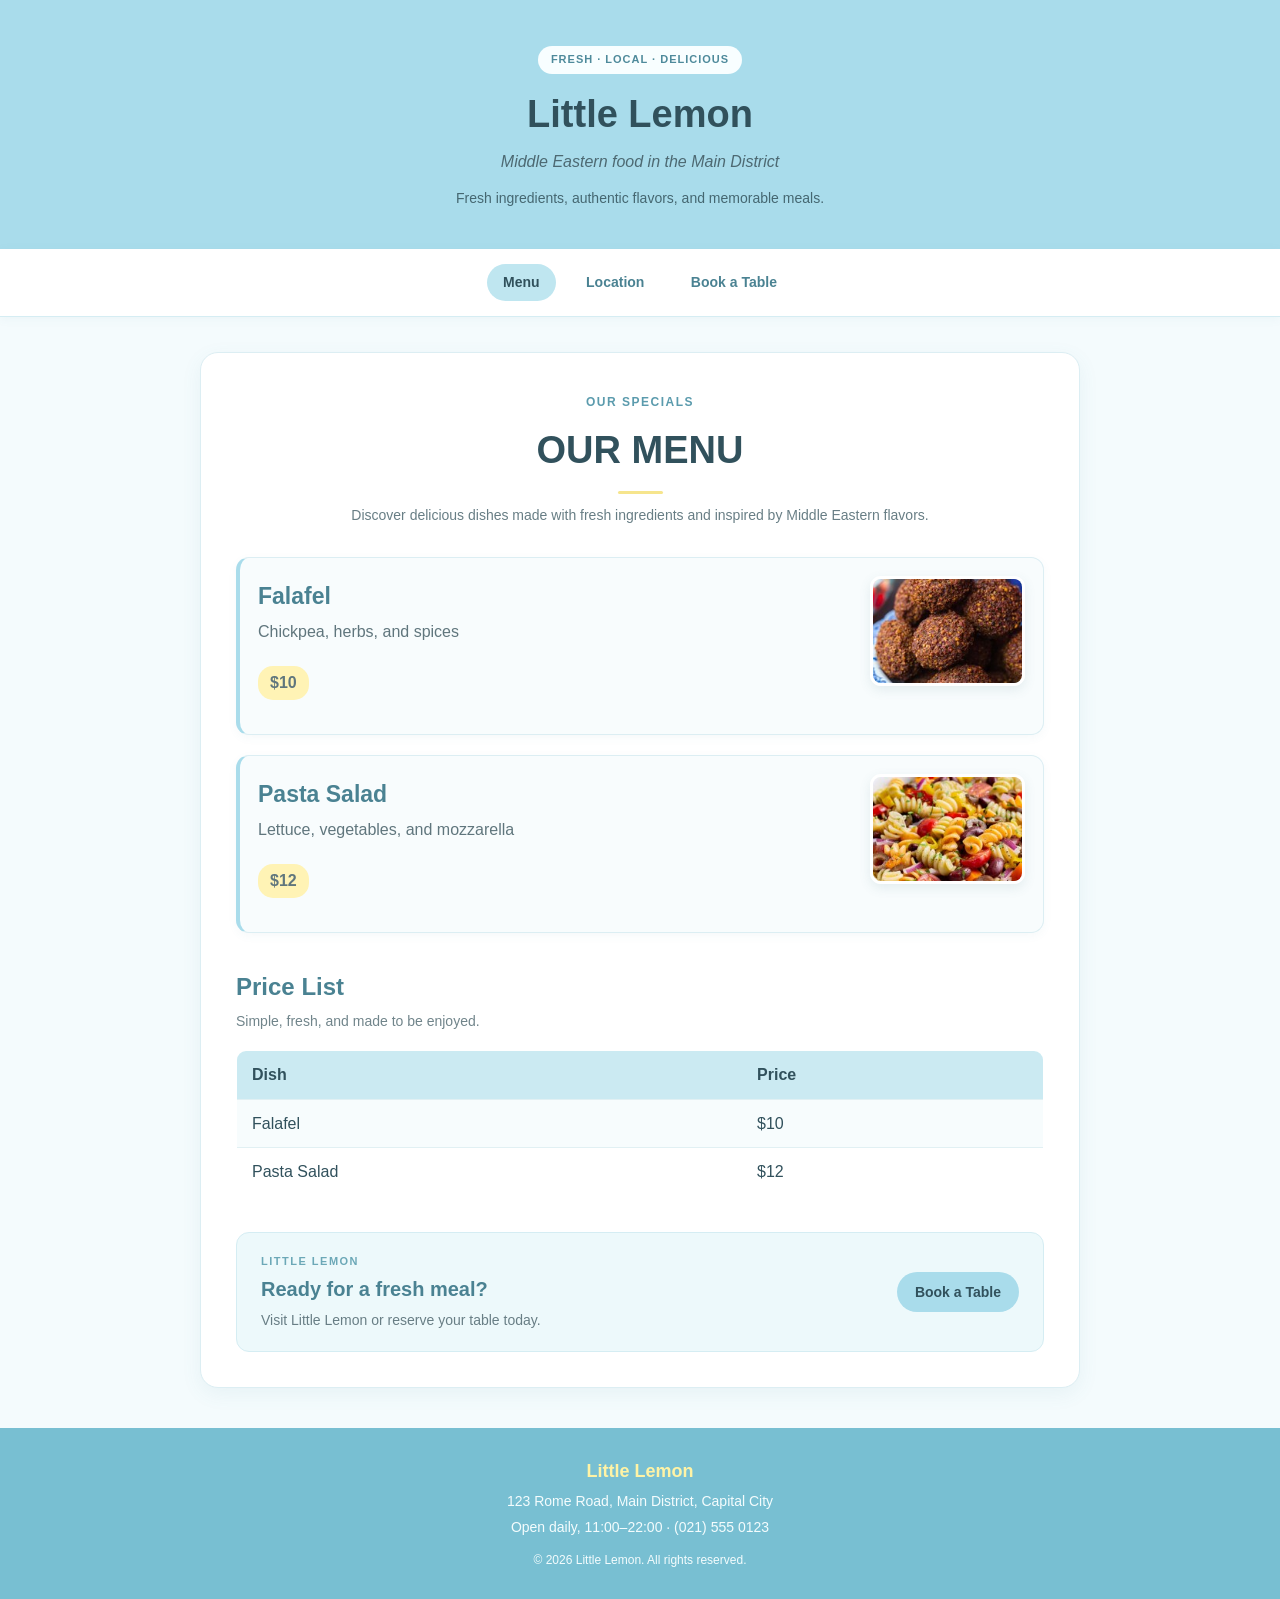
==== index.html @ d4caca94 "Add files via upload" ====
<!-- slide: s5-align · indicator 6 · end state — final -->
<!DOCTYPE html>
<html>
  <head>
    <title>Little Lemon</title>
    <meta name="description" content="Middle Eastern food in the Main District.">
    <meta name="author" content="Lazuardi Al-Muzaki">

    <!-- # Tambahan: responsive -->
    <meta name="viewport" content="width=device-width, initial-scale=1.0">

    <link rel="stylesheet" href="style.css">
  </head>

  <body>
    <header>

      <!-- # Tambahan: label restoran -->
      <p class="restaurant-badge">FRESH · LOCAL · DELICIOUS</p>

      <p id="site-name">
        <a href="index.html">Little Lemon</a>
      </p>

      <p id="tagline">Middle Eastern food in the Main District</p>

      <!-- # Tambahan: deskripsi singkat -->
      <p class="header-description">
        Fresh ingredients, authentic flavors, and memorable meals.
      </p>

    </header>

    <nav>
      <ul>
        <li><a href="index.html" class="current">Menu</a></li>
        <li><a href="location.html">Location</a></li>
        <li><a href="book.html">Book a Table</a></li>
      </ul>
    </nav>

    <main>

      <!-- # Tambahan: pengantar menu -->
      <div class="menu-intro">
        <span class="menu-label">OUR SPECIALS</span>

        <h1>Our Menu</h1>

        <p>
          Discover delicious dishes made with fresh ingredients
          and inspired by Middle Eastern flavors.
        </p>
      </div>

      <div class="dish">
        <img src="falafel.jpeg" width="240" height="135" alt="A falafel">

        <div class="dish-content">
          <h2>Falafel</h2>
          <p>Chickpea, herbs, and spices</p>
          <p class="price">$10</p>
        </div>
      </div>

      <div class="dish">
        <img src="salad.jpeg" width="240" height="135" alt="A pasta salad">

        <div class="dish-content">
          <h2>Pasta Salad</h2>
          <p>Lettuce, vegetables, and mozzarella</p>
          <p class="price">$12</p>
        </div>
      </div>

      <!-- # Tambahan: daftar harga -->
      <div class="price-section">
        <h2>Price List</h2>

        <p class="section-description">
          Simple, fresh, and made to be enjoyed.
        </p>

        <table>
          <tr>
            <th>Dish</th>
            <th>Price</th>
          </tr>

          <tr>
            <td>Falafel</td>
            <td>$10</td>
          </tr>

          <tr>
            <td>Pasta Salad</td>
            <td>$12</td>
          </tr>
        </table>
      </div>

      <!-- # Tambahan: ajakan reservasi -->
      <div class="menu-cta">
        <div>
          <p class="cta-label">LITTLE LEMON</p>
          <h2>Ready for a fresh meal?</h2>
          <p>Visit Little Lemon or reserve your table today.</p>
        </div>

        <a href="book.html" class="cta-button">Book a Table</a>
      </div>

    </main>

    <footer>

      <!-- # Tambahan: nama restoran -->
      <p class="footer-name">Little Lemon</p>

      <p>123 Rome Road, Main District, Capital City</p>

      <p>Open daily, 11:00–22:00 · (021) 555 0123</p>

      <!-- # Tambahan: copyright -->
      <p class="copyright">© 2026 Little Lemon. All rights reserved.</p>

    </footer>

  </body>
</html>
---- style.css ----
/* Little Lemon - Soft Sky Blue */


/* # Tambahan: merapikan ukuran elemen */

* {
  box-sizing: border-box;
}

body {
  margin: 0;
  font-family: "Helvetica Neue", Arial, sans-serif;
  color: #31515C;
  background-color: #F4FBFD;
  line-height: 1.6;
}


/* Header */

header {
  text-align: center;
  padding: 45px 20px 40px;
  background-color: #A9DCEB;
  color: #31515C;
}

#site-name {
  margin: 0;
  font-size: 38px;
  font-weight: bold;
}

#site-name a {
  color: #31515C;
  text-decoration: none;
}

#tagline {
  margin: 5px 0 0;
  color: #4D6972;
  font-style: italic;
}


/* # Tambahan: label restoran */

.restaurant-badge {
  display: inline-block;
  margin: 0 0 10px;
  padding: 5px 13px;

  background-color: #F8FEFF;
  color: #4E8A9B;

  border-radius: 20px;

  font-size: 11px;
  font-weight: bold;
  letter-spacing: 1px;
}


/* # Tambahan: deskripsi header */

.header-description {
  margin: 12px auto 0;
  color: #456771;
  font-size: 14px;
}


/* Navigation */

nav {
  position: sticky;
  top: 0;
  z-index: 10;

  text-align: center;
  padding: 12px;

  background-color: #FFFFFF;
  border-bottom: 1px solid #D5EDF3;

  box-shadow: 0 2px 10px rgba(80, 140, 155, 0.06);
}

nav ul {
  list-style: none;
  padding: 0;
  margin: 0;
}

nav li {
  display: inline-block;
  margin: 3px 5px;
}

nav a {
  display: inline-block;

  padding: 7px 16px;

  color: #4A8292;
  text-decoration: none;

  font-size: 14px;
  font-weight: bold;

  border-radius: 20px;
}

nav a:hover {
  background-color: #DDF3F8;
  color: #31515C;
}

a.current {
  background-color: #BFE6F0;
  color: #31515C;
}


/* Main */

main {
  width: 880px;
  max-width: 92%;

  margin: 35px auto;
  padding: 35px;

  background-color: #FFFFFF;

  border: 1px solid #DCEEF3;
  border-radius: 18px;

  box-shadow: 0 6px 20px rgba(80, 140, 155, 0.08);
}


/* # Tambahan: membuat halaman booking lebih ringan */

main:has(form) {
  background-color: transparent;
  border: none;
  box-shadow: none;

  padding: 25px 35px;
}


/* # Tambahan: pengantar menu */

.menu-intro {
  text-align: center;
  margin-bottom: 30px;
}

.menu-label {
  color: #5B9BAD;

  font-size: 12px;
  font-weight: bold;

  letter-spacing: 1.5px;
}

h1 {
  margin: 7px 0 10px;

  color: #31515C;

  font-size: 38px;

  text-transform: uppercase;
}

.menu-intro h1::after {
  content: "";

  display: block;

  width: 45px;
  height: 3px;

  margin: 10px auto 0;

  background-color: #F6E58D;

  border-radius: 5px;
}

.menu-intro p {
  max-width: 600px;

  margin: 0 auto;

  color: #687E85;

  font-size: 14px;
}


/* Menu */

.dish {
  min-height: 140px;

  padding: 18px;
  margin-bottom: 20px;

  background-color: #F8FCFD;

  border: 1px solid #DCEEF3;
  border-left: 4px solid #A9DCEB;

  border-radius: 13px;

  box-shadow: 0 3px 10px rgba(80, 140, 155, 0.05);
}

.dish:hover {
  border-left-color: #E7D36F;

  box-shadow: 0 6px 16px rgba(80, 140, 155, 0.10);
}

.dish-content {
  padding-top: 2px;
}

.dish h2 {
  margin-top: 0;
  margin-bottom: 5px;

  color: #4A8292;

  font-size: 23px;
}

.dish p {
  margin-top: 5px;
  color: #60767D;
}


/* Images */

.dish img {
  float: right;

  width: 155px;
  height: 110px;

  object-fit: cover;

  margin-left: 18px;
  margin-bottom: 8px;

  border: 3px solid #FFFFFF;
  border-radius: 11px;

  box-shadow: 0 4px 12px rgba(70, 120, 135, 0.12);
}

.dish img:hover {
  transform: scale(1.03);
}


/* Price */

.price {
  display: inline-block;

  padding: 4px 12px;
  margin-top: 7px;

  background-color: #FFF3B5;
  color: #76620A;

  border-radius: 15px;

  font-weight: bold;
}


/* Price list */


/* # Tambahan: mempercantik daftar harga */

.price-section {
  margin-top: 35px;
}

.price-section h2 {
  margin-bottom: 4px;
  color: #4A8292;
}

.section-description {
  margin-top: 0;
  color: #71858B;
  font-size: 14px;
}

table {
  width: 100%;

  margin-top: 18px;

  border-collapse: collapse;

  border: 1px solid #D6EBF0;
  border-radius: 10px;

  overflow: hidden;
}

th,
td {
  padding: 11px 15px;

  text-align: left;

  border-bottom: 1px solid #E1F0F3;
}

th {
  background-color: #CBEAF2;
  color: #31515C;
}

tr:nth-child(even) {
  background-color: #F7FCFD;
}

tr:hover {
  background-color: #EEF9FB;
}

tr:last-child td {
  border-bottom: none;
}


/* # Tambahan: bagian booking */

.menu-cta {
  display: flex;

  align-items: center;
  justify-content: space-between;

  margin-top: 35px;
  padding: 20px 24px;

  background-color: #EDF9FB;

  border: 1px solid #D5EDF3;
  border-radius: 13px;
}

.cta-label {
  margin: 0 0 2px;

  color: #6CA8B7 !important;

  font-size: 11px !important;
  font-weight: bold;

  letter-spacing: 1.5px;
}

.menu-cta h2 {
  margin: 2px 0 4px;

  color: #4A8292;

  font-size: 20px;
}

.menu-cta p {
  margin: 0;

  color: #687E85;

  font-size: 14px;
}

.cta-button {
  padding: 9px 18px;

  color: #31515C;

  background-color: #A9DCEB;

  border-radius: 20px;

  text-decoration: none;

  font-size: 14px;
  font-weight: bold;
}

.cta-button:hover {
  background-color: #8CCFDF;
}


/* Footer */

footer {
  margin-top: 40px;

  padding: 25px 20px;

  text-align: center;

  color: #F4FCFD;

  background-color: #78BFD2;

  font-size: 14px;
}

footer p {
  margin: 4px 0;
  color: #F4FCFD;
}


/* # Tambahan: nama restoran dan copyright */

.footer-name {
  color: #FFF3A5 !important;

  font-size: 18px;
  font-weight: bold;
}

.copyright {
  margin-top: 12px !important;

  font-size: 12px;
}


/* # Tambahan: form booking */

main:has(form) h1 {
  max-width: 650px;
  margin: 20px auto 30px;

  text-align: left;

  font-size: 38px;
}


/* # Tambahan: merapikan area form */

main form {
  width: 520px;
  max-width: 100%;

  margin: 0 auto;

  padding: 28px 32px;

  background-color: rgba(255, 255, 255, 0.65);

  border-radius: 18px;
}


/* Input */

main form input[type="text"],
main form input[type="email"],
main form input[type="number"] {
  padding: 9px 12px;

  font-family: inherit;
  font-size: 14px;

  color: #31515C;

  background-color: #FFFFFF;

  border: 1px solid #C9E4EB;
  border-radius: 9px;

  outline: none;
}


/* # Tambahan: ukuran input */

main form input[type="text"],
main form input[type="email"] {
  width: 320px;
  max-width: 100%;
}

main form input[type="number"] {
  width: 100px;
}


/* Text area */

main form textarea {
  width: 320px;
  min-height: 100px;

  padding: 10px 12px;

  font-family: inherit;
  font-size: 14px;

  color: #31515C;

  background-color: #FFFFFF;

  border: 1px solid #C9E4EB;
  border-radius: 10px;

  outline: none;

  resize: vertical;
}


/* Focus */

main form input[type="text"]:focus,
main form input[type="email"]:focus,
main form input[type="number"]:focus,
main form textarea:focus {
  border-color: #8CCFDF;

  box-shadow: 0 0 0 3px #E5F6FA;
}


/* Radio button */

main form input[type="radio"] {
  accent-color: #72BED0;

  margin-right: 5px;
}


/* # Tambahan: tombol form */

main form button,
main form input[type="submit"] {
  padding: 10px 22px;

  color: #31515C;

  background-color: #A9DCEB;

  border: none;

  border-radius: 22px;

  font-family: inherit;
  font-size: 14px;
  font-weight: bold;

  cursor: pointer;
}

main form button:hover,
main form input[type="submit"]:hover {
  background-color: #8CCFDF;
}


/* # Tambahan: tampilan layar kecil */

@media (max-width: 700px) {

  #site-name {
    font-size: 30px;
  }

  main {
    width: 94%;
    max-width: 94%;

    padding: 22px;
  }

  main:has(form) {
    padding: 20px 10px;
  }

  h1 {
    font-size: 30px;
  }

  main:has(form) h1 {
    font-size: 30px;
  }

  main form {
    width: 100%;
    padding: 22px 18px;
  }

  main form input[type="text"],
  main form input[type="email"],
  main form textarea {
    width: 100%;
  }

  .dish img {
    float: none;

    display: block;

    width: 100%;
    height: 180px;

    margin: 0 0 15px;
  }

  .menu-cta {
    flex-direction: column;

    text-align: center;

    gap: 12px;
  }

  .cta-button {
    width: 100%;

    text-align: center;
  }
}
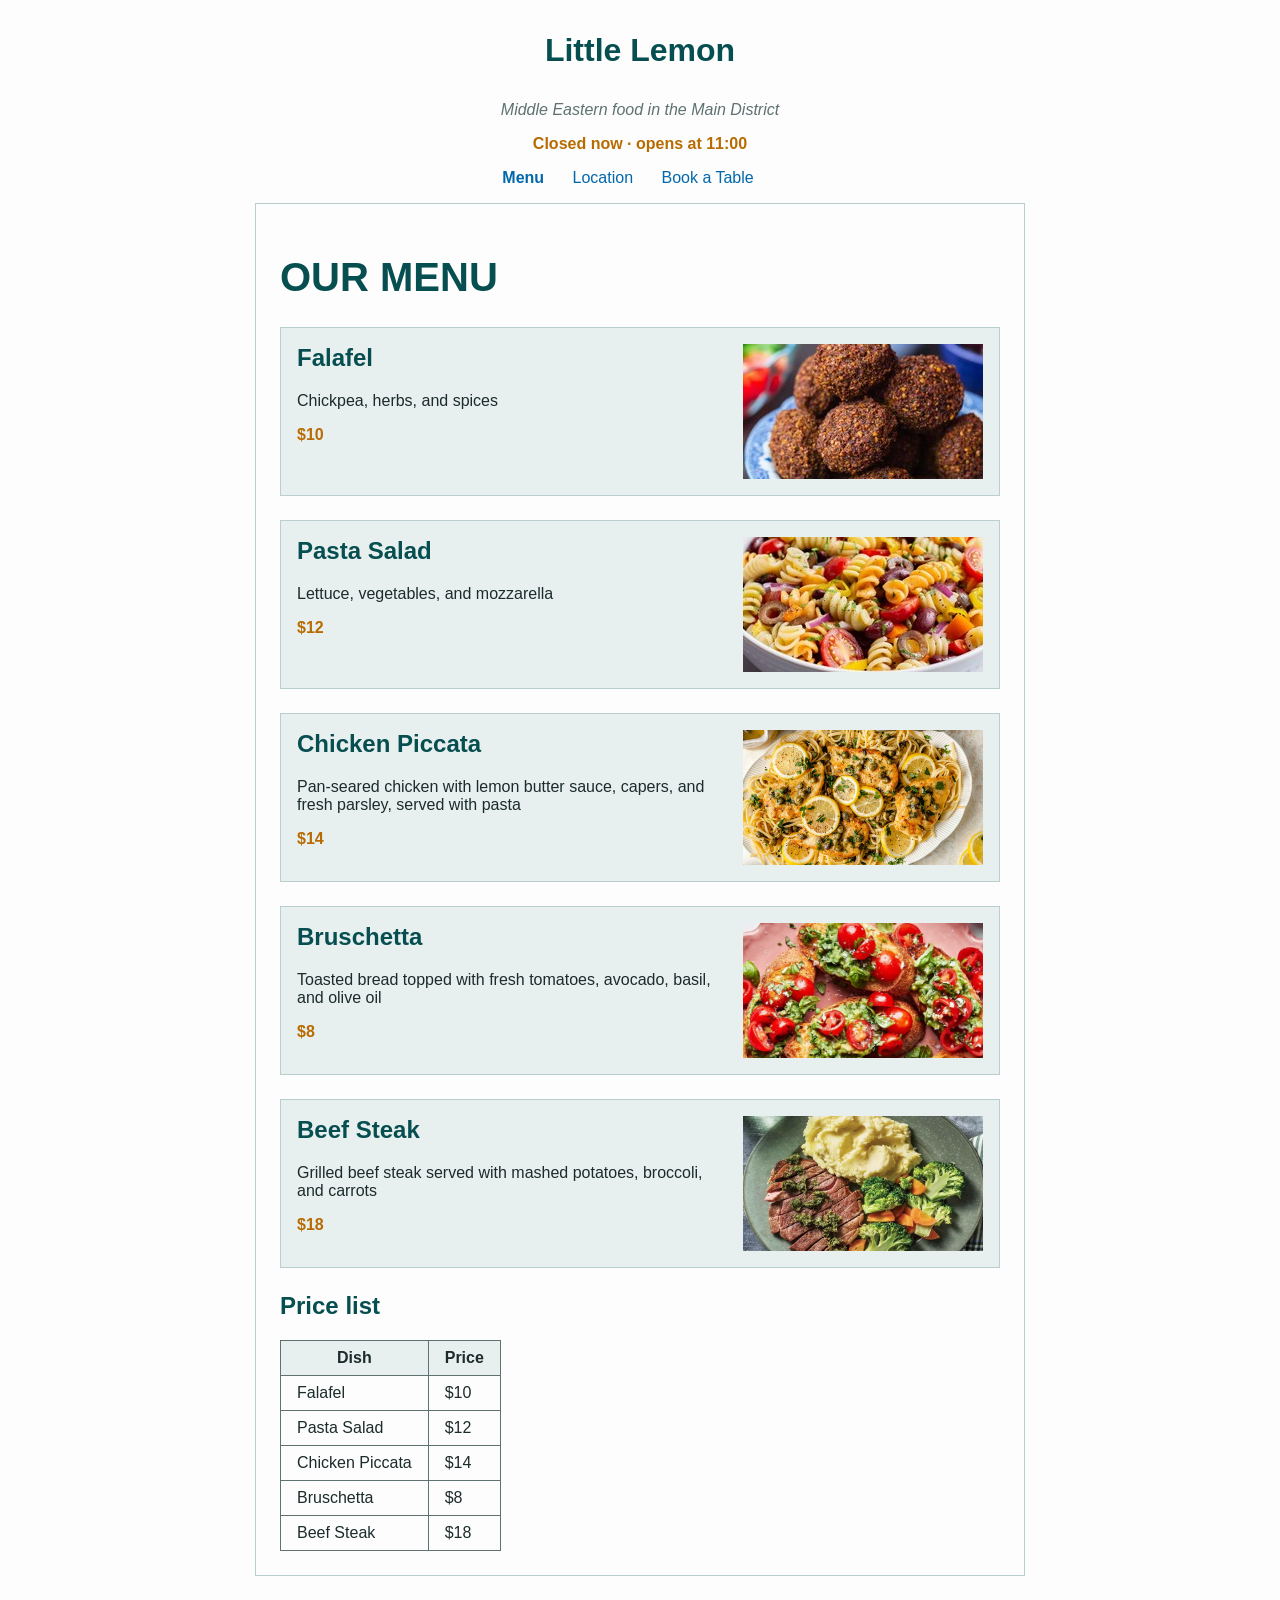
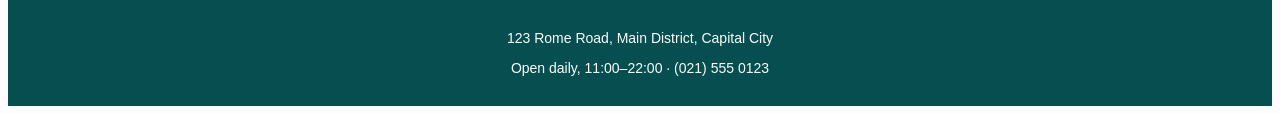
==== commit 5aa9c653: "Add files via upload" ====
--- a/index.html
+++ b/index.html
@@ -1,34 +1,19 @@
-<!-- slide: s5-align · indicator 6 · end state — final -->
+<!-- stage 7·5a · slide: s6-render · indicators 2, 7 · end state -->
 <!DOCTYPE html>
 <html>
   <head>
     <title>Little Lemon</title>
     <meta name="description" content="Middle Eastern food in the Main District.">
-    <meta name="author" content="Lazuardi Al-Muzaki">
-
-    <!-- # Tambahan: responsive -->
-    <meta name="viewport" content="width=device-width, initial-scale=1.0">
-
+    <meta name="author" content="John Doe">
     <link rel="stylesheet" href="style.css">
+    <script src="script.js" defer></script>
+    <script src="menu.js" defer></script>
   </head>
-
   <body>
     <header>
-
-      <!-- # Tambahan: label restoran -->
-      <p class="restaurant-badge">FRESH · LOCAL · DELICIOUS</p>
-
-      <p id="site-name">
-        <a href="index.html">Little Lemon</a>
-      </p>
-
+      <p id="site-name"><a href="index.html">Little Lemon</a></p>
       <p id="tagline">Middle Eastern food in the Main District</p>
-
-      <!-- # Tambahan: deskripsi singkat -->
-      <p class="header-description">
-        Fresh ingredients, authentic flavors, and memorable meals.
-      </p>
-
+      <p id="open-status">Open daily, 11:00–22:00</p>
     </header>
 
     <nav>
@@ -40,91 +25,22 @@
     </nav>
 
     <main>
+      <h1>Our Menu</h1>
 
-      <!-- # Tambahan: pengantar menu -->
-      <div class="menu-intro">
-        <span class="menu-label">OUR SPECIALS</span>
+      <div id="dishes"></div>
 
-        <h1>Our Menu</h1>
-
-        <p>
-          Discover delicious dishes made with fresh ingredients
-          and inspired by Middle Eastern flavors.
-        </p>
-      </div>
-
-      <div class="dish">
-        <img src="falafel.jpeg" width="240" height="135" alt="A falafel">
-
-        <div class="dish-content">
-          <h2>Falafel</h2>
-          <p>Chickpea, herbs, and spices</p>
-          <p class="price">$10</p>
-        </div>
-      </div>
-
-      <div class="dish">
-        <img src="salad.jpeg" width="240" height="135" alt="A pasta salad">
-
-        <div class="dish-content">
-          <h2>Pasta Salad</h2>
-          <p>Lettuce, vegetables, and mozzarella</p>
-          <p class="price">$12</p>
-        </div>
-      </div>
-
-      <!-- # Tambahan: daftar harga -->
-      <div class="price-section">
-        <h2>Price List</h2>
-
-        <p class="section-description">
-          Simple, fresh, and made to be enjoyed.
-        </p>
-
-        <table>
-          <tr>
-            <th>Dish</th>
-            <th>Price</th>
-          </tr>
-
-          <tr>
-            <td>Falafel</td>
-            <td>$10</td>
-          </tr>
-
-          <tr>
-            <td>Pasta Salad</td>
-            <td>$12</td>
-          </tr>
-        </table>
-      </div>
-
-      <!-- # Tambahan: ajakan reservasi -->
-      <div class="menu-cta">
-        <div>
-          <p class="cta-label">LITTLE LEMON</p>
-          <h2>Ready for a fresh meal?</h2>
-          <p>Visit Little Lemon or reserve your table today.</p>
-        </div>
-
-        <a href="book.html" class="cta-button">Book a Table</a>
-      </div>
-
+      <h2>Price list</h2>
+      <table id="price-list">
+        <tr>
+          <th>Dish</th>
+          <th>Price</th>
+        </tr>
+      </table>
     </main>
 
     <footer>
-
-      <!-- # Tambahan: nama restoran -->
-      <p class="footer-name">Little Lemon</p>
-
       <p>123 Rome Road, Main District, Capital City</p>
-
       <p>Open daily, 11:00–22:00 · (021) 555 0123</p>
-
-      <!-- # Tambahan: copyright -->
-      <p class="copyright">© 2026 Little Lemon. All rights reserved.</p>
-
     </footer>
-
   </body>
-</html>+</html>
--- a/style.css
+++ b/style.css
@@ -1,648 +1,162 @@
-/* Little Lemon - Soft Sky Blue */
+/* stage 7·5a · slide: s6-render · indicators 2, 7 · end state */
+/* Little Lemon — style.css
+   Built in class order. Each block is added on one deck section. */
 
+/* ===== 1. A first rule: element selectors (§2) ===== */
 
-/* # Tambahan: merapikan ukuran elemen */
-
-* {
-  box-sizing: border-box;
+body {
+  font-family: "Helvetica Neue", Arial, sans-serif;
+  color: #1C2B2B;
+  background-color: #FCFDFC;
 }
 
-body {
-  margin: 0;
-  font-family: "Helvetica Neue", Arial, sans-serif;
-  color: #31515C;
-  background-color: #F4FBFD;
-  line-height: 1.6;
+h1 {
+  color: #064E4F;
 }
 
+h2 {
+  color: #064E4F;
+}
 
-/* Header */
+/* ===== 2. Selectors: id, class, descendant, child, :hover (§2) ===== */
+
+#site-name {
+  font-size: 32px;
+  font-weight: bold;
+}
+
+#tagline {
+  color: #5F7171;
+  font-style: italic;
+}
+
+.price {
+  font-weight: bold;
+  color: #B86B00;
+}
+
+header a {
+  color: #064E4F;
+  text-decoration: none;
+}
+
+nav > ul > li > a {
+  color: #0067AC;
+  text-decoration: none;
+}
+
+nav a:hover {
+  text-decoration: underline;
+}
+
+a.current {
+  font-weight: bold;
+}
+
+/* ===== 3. Colour and text (§3) ===== */
+
+h1 {
+  font-size: 40px;
+  text-transform: uppercase;
+}
+
+footer {
+  color: #FCFDFC;
+  background-color: #064E4F;
+  font-size: 14px;
+}
+
+/* ===== 4. Box model (§4) ===== */
+
+main {
+  width: 720px;
+  padding: 24px;
+  border: 1px solid #B9CECE;
+}
+
+.dish {
+  min-height: 135px;
+  padding: 16px;
+  margin-bottom: 24px;
+  border: 1px solid #B9CECE;
+  background-color: #E8EFEF;
+}
+
+table, th, td {
+  border: 1px solid #5F7171;
+  border-collapse: collapse;
+}
+
+th, td {
+  padding: 8px 16px;
+}
+
+th {
+  background-color: #E8EFEF;
+}
+
+footer {
+  padding: 16px 24px;
+}
+
+/* ===== 5. Document flow and alignment (§5) ===== */
+
+nav ul {
+  list-style: none;
+  padding: 0px;
+}
+
+nav li {
+  display: inline;
+  margin-right: 24px;
+}
+
+main {
+  margin-left: auto;
+  margin-right: auto;
+  margin-bottom: 24px;
+}
 
 header {
   text-align: center;
-  padding: 45px 20px 40px;
-  background-color: #A9DCEB;
-  color: #31515C;
 }
 
-#site-name {
-  margin: 0;
-  font-size: 38px;
+nav {
+  text-align: center;
+}
+
+.dish img {
+  float: right;
+  margin-left: 16px;
+  margin-bottom: 8px;
+}
+
+.dish h2 {
+  margin-top: 0px;
+}
+
+footer {
+  text-align: center;
+}
+
+/* ===== 6. States and messages set by script (Week 5) ===== */
+
+.open {
+  color: #064E4F;
   font-weight: bold;
 }
 
-#site-name a {
-  color: #31515C;
-  text-decoration: none;
+.closed {
+  color: #B86B00;
+  font-weight: bold;
 }
 
-#tagline {
-  margin: 5px 0 0;
-  color: #4D6972;
-  font-style: italic;
-}
-
-
-/* # Tambahan: label restoran */
-
-.restaurant-badge {
-  display: inline-block;
-  margin: 0 0 10px;
-  padding: 5px 13px;
-
-  background-color: #F8FEFF;
-  color: #4E8A9B;
-
-  border-radius: 20px;
-
-  font-size: 11px;
-  font-weight: bold;
-  letter-spacing: 1px;
-}
-
-
-/* # Tambahan: deskripsi header */
-
-.header-description {
-  margin: 12px auto 0;
-  color: #456771;
+#seating-note, #requests-count {
+  color: #5F7171;
   font-size: 14px;
 }
 
-
-/* Navigation */
-
-nav {
-  position: sticky;
-  top: 0;
-  z-index: 10;
-
-  text-align: center;
-  padding: 12px;
-
-  background-color: #FFFFFF;
-  border-bottom: 1px solid #D5EDF3;
-
-  box-shadow: 0 2px 10px rgba(80, 140, 155, 0.06);
-}
-
-nav ul {
-  list-style: none;
-  padding: 0;
-  margin: 0;
-}
-
-nav li {
-  display: inline-block;
-  margin: 3px 5px;
-}
-
-nav a {
-  display: inline-block;
-
-  padding: 7px 16px;
-
-  color: #4A8292;
-  text-decoration: none;
-
-  font-size: 14px;
-  font-weight: bold;
-
-  border-radius: 20px;
-}
-
-nav a:hover {
-  background-color: #DDF3F8;
-  color: #31515C;
-}
-
-a.current {
-  background-color: #BFE6F0;
-  color: #31515C;
-}
-
-
-/* Main */
-
-main {
-  width: 880px;
-  max-width: 92%;
-
-  margin: 35px auto;
-  padding: 35px;
-
-  background-color: #FFFFFF;
-
-  border: 1px solid #DCEEF3;
-  border-radius: 18px;
-
-  box-shadow: 0 6px 20px rgba(80, 140, 155, 0.08);
-}
-
-
-/* # Tambahan: membuat halaman booking lebih ringan */
-
-main:has(form) {
-  background-color: transparent;
-  border: none;
-  box-shadow: none;
-
-  padding: 25px 35px;
-}
-
-
-/* # Tambahan: pengantar menu */
-
-.menu-intro {
-  text-align: center;
-  margin-bottom: 30px;
-}
-
-.menu-label {
-  color: #5B9BAD;
-
-  font-size: 12px;
-  font-weight: bold;
-
-  letter-spacing: 1.5px;
-}
-
-h1 {
-  margin: 7px 0 10px;
-
-  color: #31515C;
-
-  font-size: 38px;
-
-  text-transform: uppercase;
-}
-
-.menu-intro h1::after {
-  content: "";
-
-  display: block;
-
-  width: 45px;
-  height: 3px;
-
-  margin: 10px auto 0;
-
-  background-color: #F6E58D;
-
-  border-radius: 5px;
-}
-
-.menu-intro p {
-  max-width: 600px;
-
-  margin: 0 auto;
-
-  color: #687E85;
-
-  font-size: 14px;
-}
-
-
-/* Menu */
-
-.dish {
-  min-height: 140px;
-
-  padding: 18px;
-  margin-bottom: 20px;
-
-  background-color: #F8FCFD;
-
-  border: 1px solid #DCEEF3;
-  border-left: 4px solid #A9DCEB;
-
-  border-radius: 13px;
-
-  box-shadow: 0 3px 10px rgba(80, 140, 155, 0.05);
-}
-
-.dish:hover {
-  border-left-color: #E7D36F;
-
-  box-shadow: 0 6px 16px rgba(80, 140, 155, 0.10);
-}
-
-.dish-content {
-  padding-top: 2px;
-}
-
-.dish h2 {
-  margin-top: 0;
-  margin-bottom: 5px;
-
-  color: #4A8292;
-
-  font-size: 23px;
-}
-
-.dish p {
-  margin-top: 5px;
-  color: #60767D;
-}
-
-
-/* Images */
-
-.dish img {
-  float: right;
-
-  width: 155px;
-  height: 110px;
-
-  object-fit: cover;
-
-  margin-left: 18px;
-  margin-bottom: 8px;
-
-  border: 3px solid #FFFFFF;
-  border-radius: 11px;
-
-  box-shadow: 0 4px 12px rgba(70, 120, 135, 0.12);
-}
-
-.dish img:hover {
-  transform: scale(1.03);
-}
-
-
-/* Price */
-
-.price {
-  display: inline-block;
-
-  padding: 4px 12px;
-  margin-top: 7px;
-
-  background-color: #FFF3B5;
-  color: #76620A;
-
-  border-radius: 15px;
-
+#form-message {
+  color: #B86B00;
   font-weight: bold;
 }
-
-
-/* Price list */
-
-
-/* # Tambahan: mempercantik daftar harga */
-
-.price-section {
-  margin-top: 35px;
-}
-
-.price-section h2 {
-  margin-bottom: 4px;
-  color: #4A8292;
-}
-
-.section-description {
-  margin-top: 0;
-  color: #71858B;
-  font-size: 14px;
-}
-
-table {
-  width: 100%;
-
-  margin-top: 18px;
-
-  border-collapse: collapse;
-
-  border: 1px solid #D6EBF0;
-  border-radius: 10px;
-
-  overflow: hidden;
-}
-
-th,
-td {
-  padding: 11px 15px;
-
-  text-align: left;
-
-  border-bottom: 1px solid #E1F0F3;
-}
-
-th {
-  background-color: #CBEAF2;
-  color: #31515C;
-}
-
-tr:nth-child(even) {
-  background-color: #F7FCFD;
-}
-
-tr:hover {
-  background-color: #EEF9FB;
-}
-
-tr:last-child td {
-  border-bottom: none;
-}
-
-
-/* # Tambahan: bagian booking */
-
-.menu-cta {
-  display: flex;
-
-  align-items: center;
-  justify-content: space-between;
-
-  margin-top: 35px;
-  padding: 20px 24px;
-
-  background-color: #EDF9FB;
-
-  border: 1px solid #D5EDF3;
-  border-radius: 13px;
-}
-
-.cta-label {
-  margin: 0 0 2px;
-
-  color: #6CA8B7 !important;
-
-  font-size: 11px !important;
-  font-weight: bold;
-
-  letter-spacing: 1.5px;
-}
-
-.menu-cta h2 {
-  margin: 2px 0 4px;
-
-  color: #4A8292;
-
-  font-size: 20px;
-}
-
-.menu-cta p {
-  margin: 0;
-
-  color: #687E85;
-
-  font-size: 14px;
-}
-
-.cta-button {
-  padding: 9px 18px;
-
-  color: #31515C;
-
-  background-color: #A9DCEB;
-
-  border-radius: 20px;
-
-  text-decoration: none;
-
-  font-size: 14px;
-  font-weight: bold;
-}
-
-.cta-button:hover {
-  background-color: #8CCFDF;
-}
-
-
-/* Footer */
-
-footer {
-  margin-top: 40px;
-
-  padding: 25px 20px;
-
-  text-align: center;
-
-  color: #F4FCFD;
-
-  background-color: #78BFD2;
-
-  font-size: 14px;
-}
-
-footer p {
-  margin: 4px 0;
-  color: #F4FCFD;
-}
-
-
-/* # Tambahan: nama restoran dan copyright */
-
-.footer-name {
-  color: #FFF3A5 !important;
-
-  font-size: 18px;
-  font-weight: bold;
-}
-
-.copyright {
-  margin-top: 12px !important;
-
-  font-size: 12px;
-}
-
-
-/* # Tambahan: form booking */
-
-main:has(form) h1 {
-  max-width: 650px;
-  margin: 20px auto 30px;
-
-  text-align: left;
-
-  font-size: 38px;
-}
-
-
-/* # Tambahan: merapikan area form */
-
-main form {
-  width: 520px;
-  max-width: 100%;
-
-  margin: 0 auto;
-
-  padding: 28px 32px;
-
-  background-color: rgba(255, 255, 255, 0.65);
-
-  border-radius: 18px;
-}
-
-
-/* Input */
-
-main form input[type="text"],
-main form input[type="email"],
-main form input[type="number"] {
-  padding: 9px 12px;
-
-  font-family: inherit;
-  font-size: 14px;
-
-  color: #31515C;
-
-  background-color: #FFFFFF;
-
-  border: 1px solid #C9E4EB;
-  border-radius: 9px;
-
-  outline: none;
-}
-
-
-/* # Tambahan: ukuran input */
-
-main form input[type="text"],
-main form input[type="email"] {
-  width: 320px;
-  max-width: 100%;
-}
-
-main form input[type="number"] {
-  width: 100px;
-}
-
-
-/* Text area */
-
-main form textarea {
-  width: 320px;
-  min-height: 100px;
-
-  padding: 10px 12px;
-
-  font-family: inherit;
-  font-size: 14px;
-
-  color: #31515C;
-
-  background-color: #FFFFFF;
-
-  border: 1px solid #C9E4EB;
-  border-radius: 10px;
-
-  outline: none;
-
-  resize: vertical;
-}
-
-
-/* Focus */
-
-main form input[type="text"]:focus,
-main form input[type="email"]:focus,
-main form input[type="number"]:focus,
-main form textarea:focus {
-  border-color: #8CCFDF;
-
-  box-shadow: 0 0 0 3px #E5F6FA;
-}
-
-
-/* Radio button */
-
-main form input[type="radio"] {
-  accent-color: #72BED0;
-
-  margin-right: 5px;
-}
-
-
-/* # Tambahan: tombol form */
-
-main form button,
-main form input[type="submit"] {
-  padding: 10px 22px;
-
-  color: #31515C;
-
-  background-color: #A9DCEB;
-
-  border: none;
-
-  border-radius: 22px;
-
-  font-family: inherit;
-  font-size: 14px;
-  font-weight: bold;
-
-  cursor: pointer;
-}
-
-main form button:hover,
-main form input[type="submit"]:hover {
-  background-color: #8CCFDF;
-}
-
-
-/* # Tambahan: tampilan layar kecil */
-
-@media (max-width: 700px) {
-
-  #site-name {
-    font-size: 30px;
-  }
-
-  main {
-    width: 94%;
-    max-width: 94%;
-
-    padding: 22px;
-  }
-
-  main:has(form) {
-    padding: 20px 10px;
-  }
-
-  h1 {
-    font-size: 30px;
-  }
-
-  main:has(form) h1 {
-    font-size: 30px;
-  }
-
-  main form {
-    width: 100%;
-    padding: 22px 18px;
-  }
-
-  main form input[type="text"],
-  main form input[type="email"],
-  main form textarea {
-    width: 100%;
-  }
-
-  .dish img {
-    float: none;
-
-    display: block;
-
-    width: 100%;
-    height: 180px;
-
-    margin: 0 0 15px;
-  }
-
-  .menu-cta {
-    flex-direction: column;
-
-    text-align: center;
-
-    gap: 12px;
-  }
-
-  .cta-button {
-    width: 100%;
-
-    text-align: center;
-  }
-}
